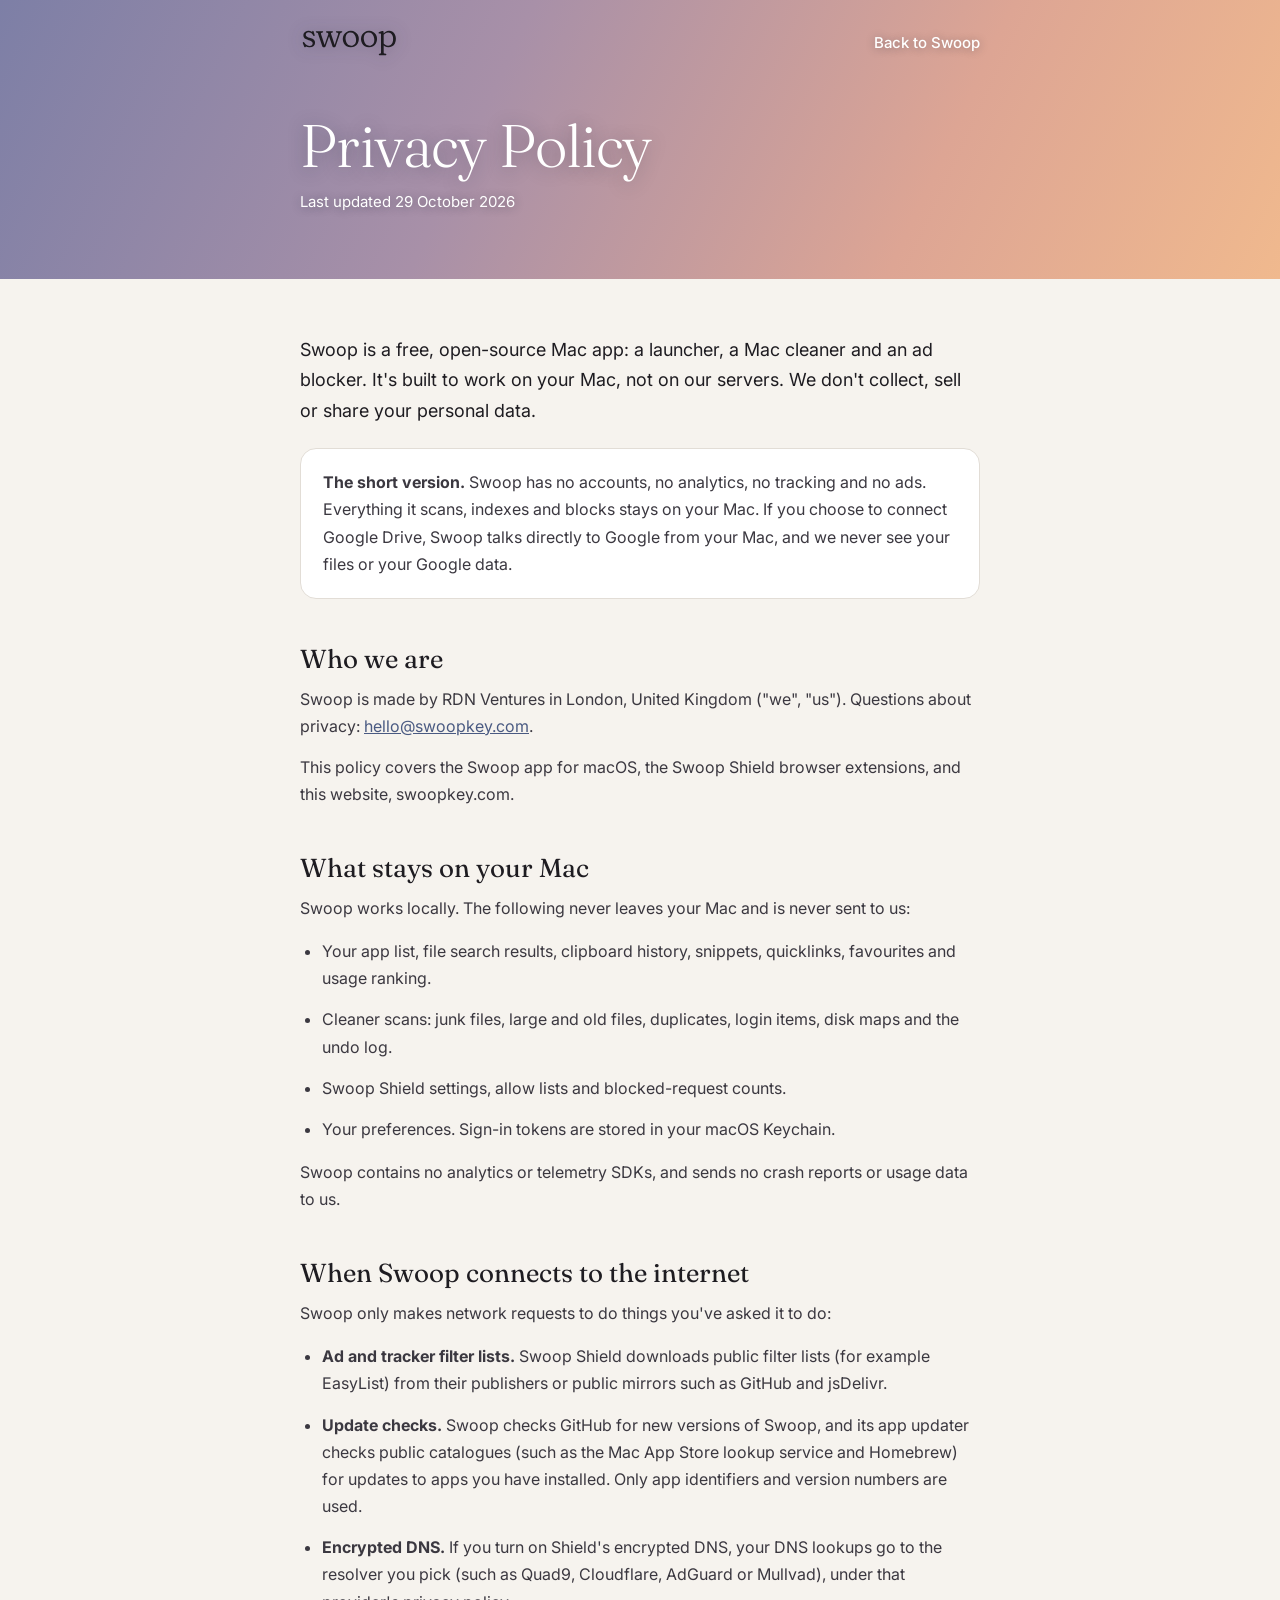
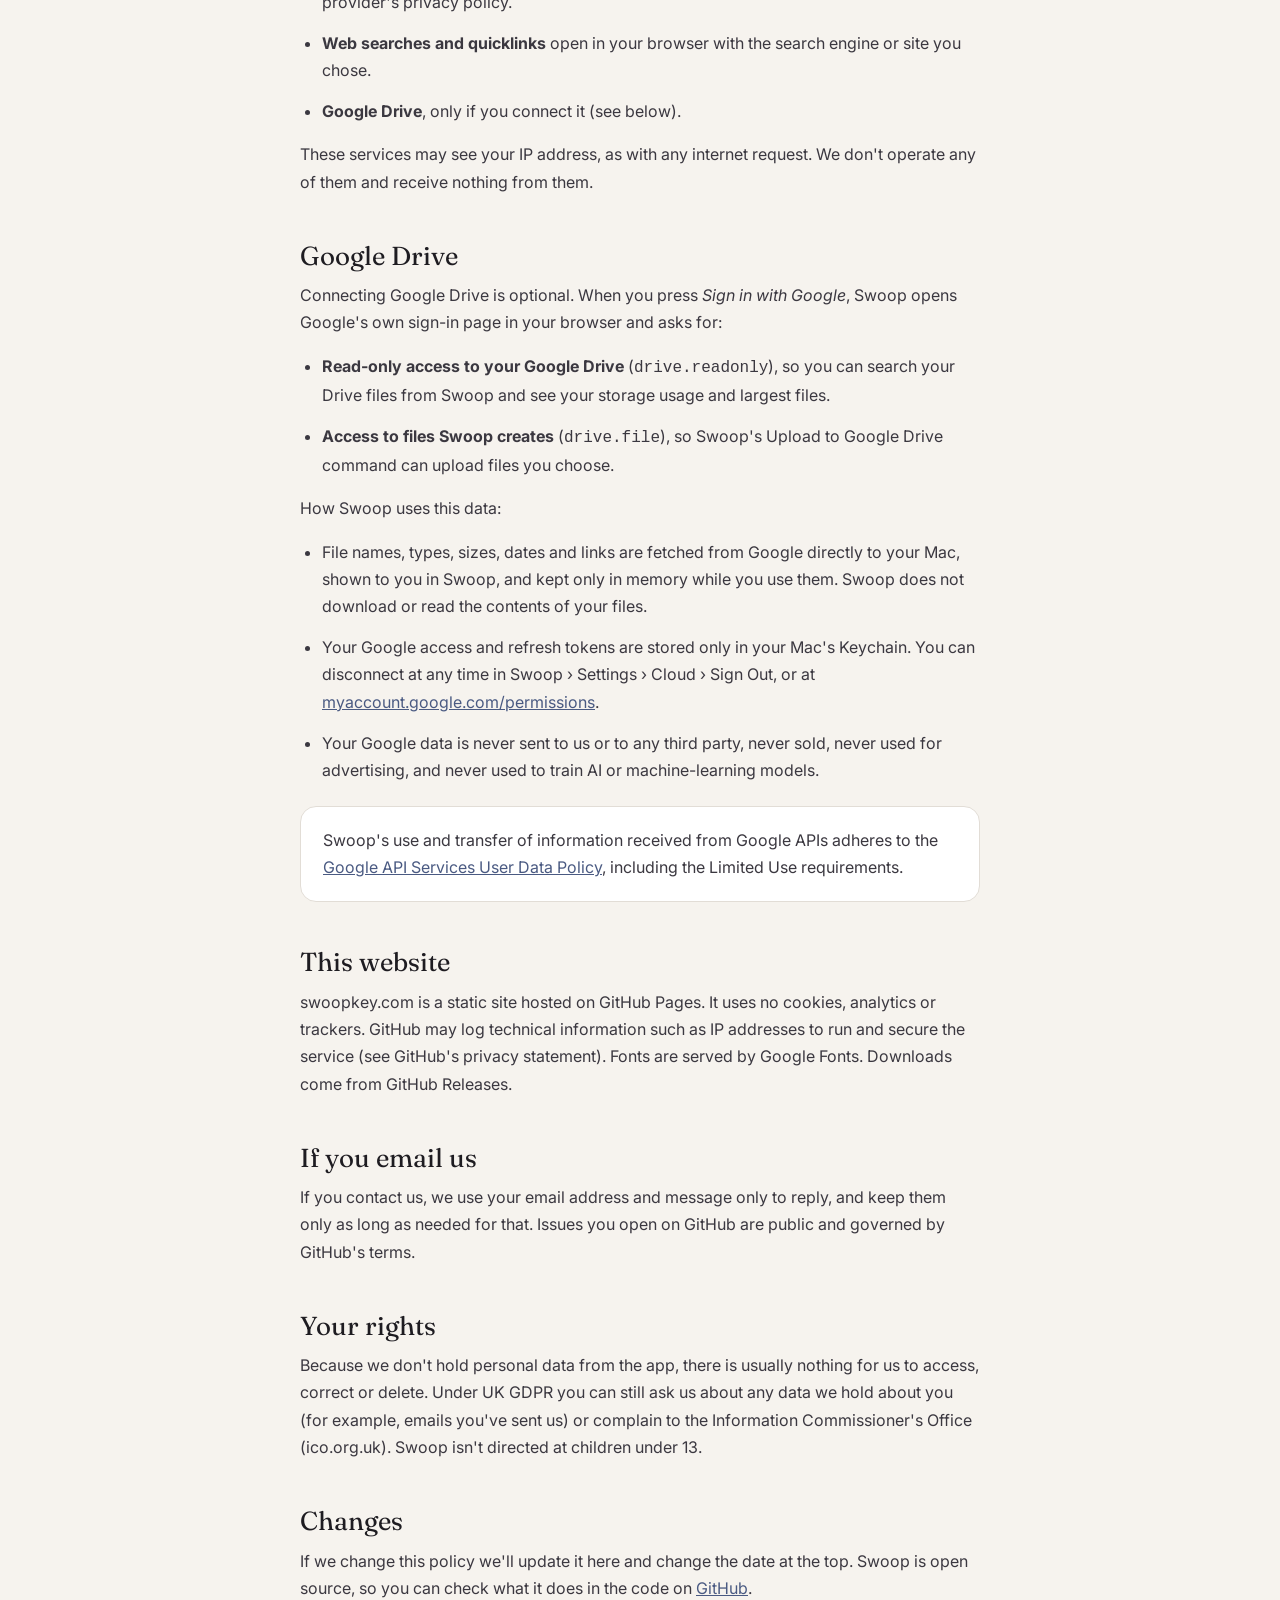
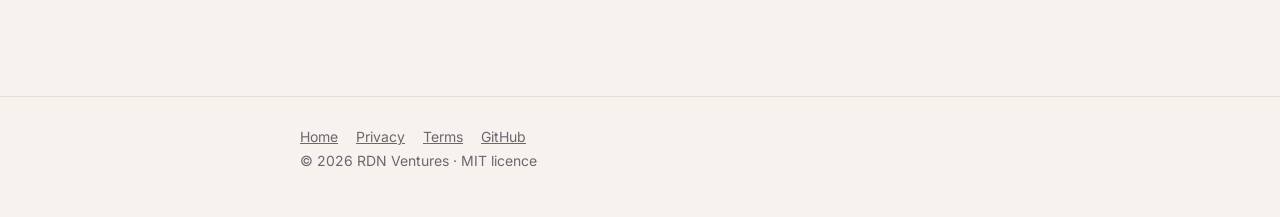
==== privacy/index.html @ 4239858b "Add privacy policy and terms of service pages" ====
<!doctype html>
<html lang="en-GB">
<head>
<meta charset="utf-8" />
<meta name="viewport" content="width=device-width, initial-scale=1" />
<title>Privacy Policy · Swoop</title>
<meta name="description" content="How Swoop handles your data. Short version: it stays on your Mac." />
<link rel="icon" type="image/svg+xml" href="/favicon.svg" />
<link rel="apple-touch-icon" sizes="180x180" href="/apple-touch-icon.png" />
<link rel="preconnect" href="https://fonts.googleapis.com" />
<link rel="preconnect" href="https://fonts.gstatic.com" crossorigin />
<link rel="stylesheet" href="https://fonts.googleapis.com/css2?family=Fraunces:ital,opsz,wght@0,9..144,300..500;1,9..144,300..500&family=Inter:wght@400;500;600&display=swap" />
<style>
:root{--ink:#1e1c21;--graphite:#3b3840;--stone:#6b6670;--cream:#f6f3ee;--haze:#e2ddd6;--dusk:#4a5a82;--sans:"Inter",-apple-system,BlinkMacSystemFont,system-ui,sans-serif;--serif:"Fraunces",Georgia,serif}
*{box-sizing:border-box}html{-webkit-text-size-adjust:100%}
body{margin:0;background:var(--cream);color:var(--graphite);font:16px/1.7 var(--sans)}
.top{background:linear-gradient(115deg,#7D7FA6 0%,#A890A8 38%,#DDA594 72%,#F0B98E 100%);padding:28px 0 64px;color:#fff}
.wrap{max-width:760px;margin:0 auto;padding:0 clamp(20px,5vw,40px)}
.top nav{display:flex;justify-content:space-between;align-items:center;margin-bottom:56px}
.top nav a{color:#fff;text-decoration:none;font-size:15px;font-weight:500;text-shadow:0 1px 8px rgba(30,34,52,.35)}
.top img{display:block;filter:drop-shadow(0 1px 8px rgba(30,34,52,.3))}
h1{font:300 clamp(40px,7vw,60px)/1.05 var(--serif);margin:0 0 12px;letter-spacing:-.01em;text-shadow:0 2px 18px rgba(30,34,52,.35)}
.top p{margin:0;font-size:15px;text-shadow:0 1px 10px rgba(30,34,52,.4)}
main{padding:56px 0 80px}
h2{font:400 26px/1.25 var(--serif);color:var(--ink);margin:44px 0 10px}
h3{font:600 16px/1.4 var(--sans);color:var(--ink);margin:24px 0 6px}
p,li{margin:0 0 14px}ul{padding-left:22px}
a{color:var(--dusk)}
.lede{font-size:18px;color:var(--ink)}
.box{background:#fff;border:1px solid var(--haze);border-radius:16px;padding:20px 22px;margin:22px 0}
.box p:last-child{margin:0}
footer{border-top:1px solid var(--haze);padding:28px 0 48px;font-size:14px;color:var(--stone)}
footer a{color:var(--stone);margin-right:18px}
</style>
</head>
<body>
<header class="top"><div class="wrap">
<nav><a href="/" aria-label="Swoop home"><img src="/swoop-wordmark-light.svg" alt="swoop" width="100" height="30" /></a><a href="/">Back to Swoop</a></nav>
<h1>Privacy Policy</h1><p>Last updated 29 October 2026</p>
</div></header>
<main><div class="wrap">
<p class="lede">Swoop is a free, open-source Mac app: a launcher, a Mac cleaner and an ad blocker. It's built to work on your Mac, not on our servers. We don't collect, sell or share your personal data.</p>
<div class="box"><p><strong>The short version.</strong> Swoop has no accounts, no analytics, no tracking and no ads. Everything it scans, indexes and blocks stays on your Mac. If you choose to connect Google Drive, Swoop talks directly to Google from your Mac, and we never see your files or your Google data.</p></div>

<h2>Who we are</h2>
<p>Swoop is made by RDN Ventures in London, United Kingdom ("we", "us"). Questions about privacy: <a href="mailto:hello@swoopkey.com">hello@swoopkey.com</a>.</p>
<p>This policy covers the Swoop app for macOS, the Swoop Shield browser extensions, and this website, swoopkey.com.</p>

<h2>What stays on your Mac</h2>
<p>Swoop works locally. The following never leaves your Mac and is never sent to us:</p>
<ul>
<li>Your app list, file search results, clipboard history, snippets, quicklinks, favourites and usage ranking.</li>
<li>Cleaner scans: junk files, large and old files, duplicates, login items, disk maps and the undo log.</li>
<li>Swoop Shield settings, allow lists and blocked-request counts.</li>
<li>Your preferences. Sign-in tokens are stored in your macOS Keychain.</li>
</ul>
<p>Swoop contains no analytics or telemetry SDKs, and sends no crash reports or usage data to us.</p>

<h2>When Swoop connects to the internet</h2>
<p>Swoop only makes network requests to do things you've asked it to do:</p>
<ul>
<li><strong>Ad and tracker filter lists.</strong> Swoop Shield downloads public filter lists (for example EasyList) from their publishers or public mirrors such as GitHub and jsDelivr.</li>
<li><strong>Update checks.</strong> Swoop checks GitHub for new versions of Swoop, and its app updater checks public catalogues (such as the Mac App Store lookup service and Homebrew) for updates to apps you have installed. Only app identifiers and version numbers are used.</li>
<li><strong>Encrypted DNS.</strong> If you turn on Shield's encrypted DNS, your DNS lookups go to the resolver you pick (such as Quad9, Cloudflare, AdGuard or Mullvad), under that provider's privacy policy.</li>
<li><strong>Web searches and quicklinks</strong> open in your browser with the search engine or site you chose.</li>
<li><strong>Google Drive</strong>, only if you connect it (see below).</li>
</ul>
<p>These services may see your IP address, as with any internet request. We don't operate any of them and receive nothing from them.</p>

<h2>Google Drive</h2>
<p>Connecting Google Drive is optional. When you press <em>Sign in with Google</em>, Swoop opens Google's own sign-in page in your browser and asks for:</p>
<ul>
<li><strong>Read-only access to your Google Drive</strong> (<code>drive.readonly</code>), so you can search your Drive files from Swoop and see your storage usage and largest files.</li>
<li><strong>Access to files Swoop creates</strong> (<code>drive.file</code>), so Swoop's Upload to Google Drive command can upload files you choose.</li>
</ul>
<p>How Swoop uses this data:</p>
<ul>
<li>File names, types, sizes, dates and links are fetched from Google directly to your Mac, shown to you in Swoop, and kept only in memory while you use them. Swoop does not download or read the contents of your files.</li>
<li>Your Google access and refresh tokens are stored only in your Mac's Keychain. You can disconnect at any time in Swoop › Settings › Cloud › Sign Out, or at <a href="https://myaccount.google.com/permissions">myaccount.google.com/permissions</a>.</li>
<li>Your Google data is never sent to us or to any third party, never sold, never used for advertising, and never used to train AI or machine-learning models.</li>
</ul>
<div class="box"><p>Swoop's use and transfer of information received from Google APIs adheres to the <a href="https://developers.google.com/terms/api-services-user-data-policy">Google API Services User Data Policy</a>, including the Limited Use requirements.</p></div>

<h2>This website</h2>
<p>swoopkey.com is a static site hosted on GitHub Pages. It uses no cookies, analytics or trackers. GitHub may log technical information such as IP addresses to run and secure the service (see GitHub's privacy statement). Fonts are served by Google Fonts. Downloads come from GitHub Releases.</p>

<h2>If you email us</h2>
<p>If you contact us, we use your email address and message only to reply, and keep them only as long as needed for that. Issues you open on GitHub are public and governed by GitHub's terms.</p>

<h2>Your rights</h2>
<p>Because we don't hold personal data from the app, there is usually nothing for us to access, correct or delete. Under UK GDPR you can still ask us about any data we hold about you (for example, emails you've sent us) or complain to the Information Commissioner's Office (ico.org.uk). Swoop isn't directed at children under 13.</p>

<h2>Changes</h2>
<p>If we change this policy we'll update it here and change the date at the top. Swoop is open source, so you can check what it does in the code on <a href="https://github.com/rubendenoronha/swoop">GitHub</a>.</p>
</div></main>
<footer><div class="wrap"><a href="/">Home</a><a href="/privacy/">Privacy</a><a href="/terms/">Terms</a><a href="https://github.com/rubendenoronha/swoop">GitHub</a><br />© 2026 RDN Ventures · MIT licence</div></footer>
</body></html>
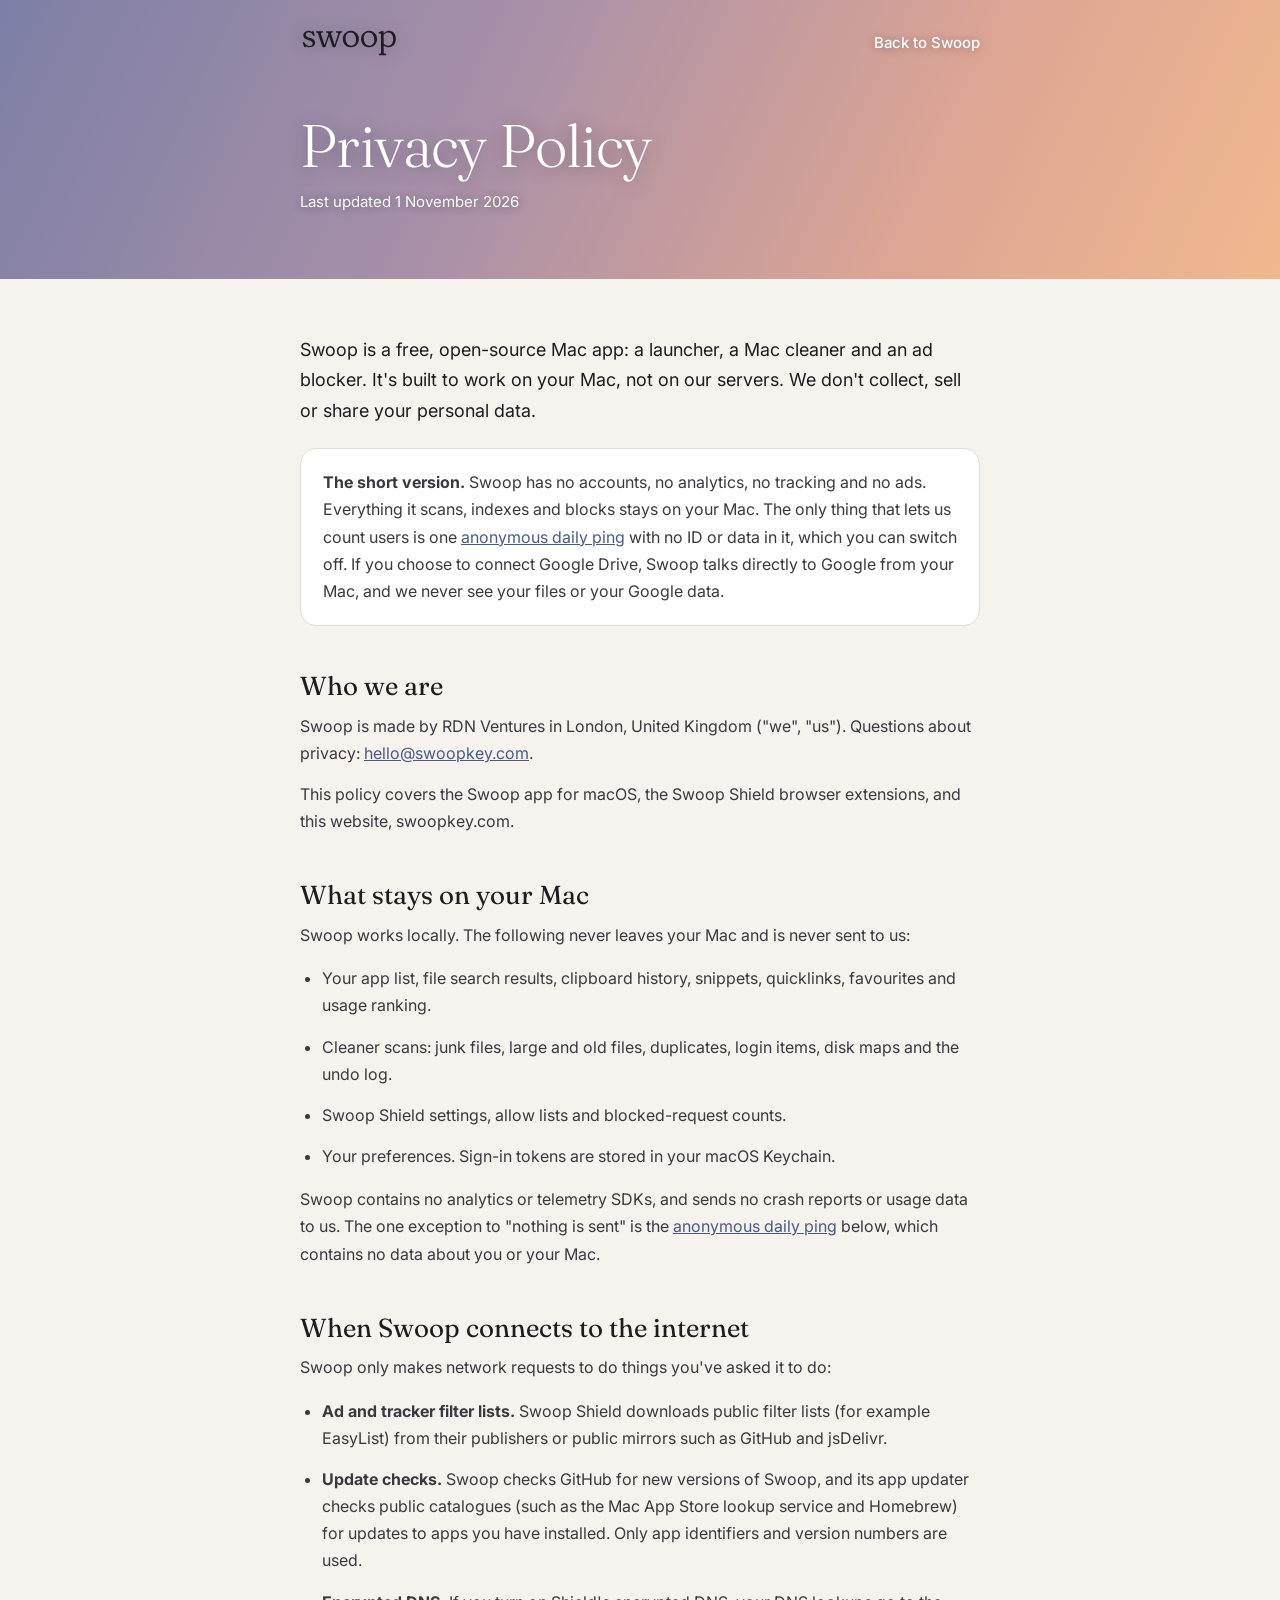
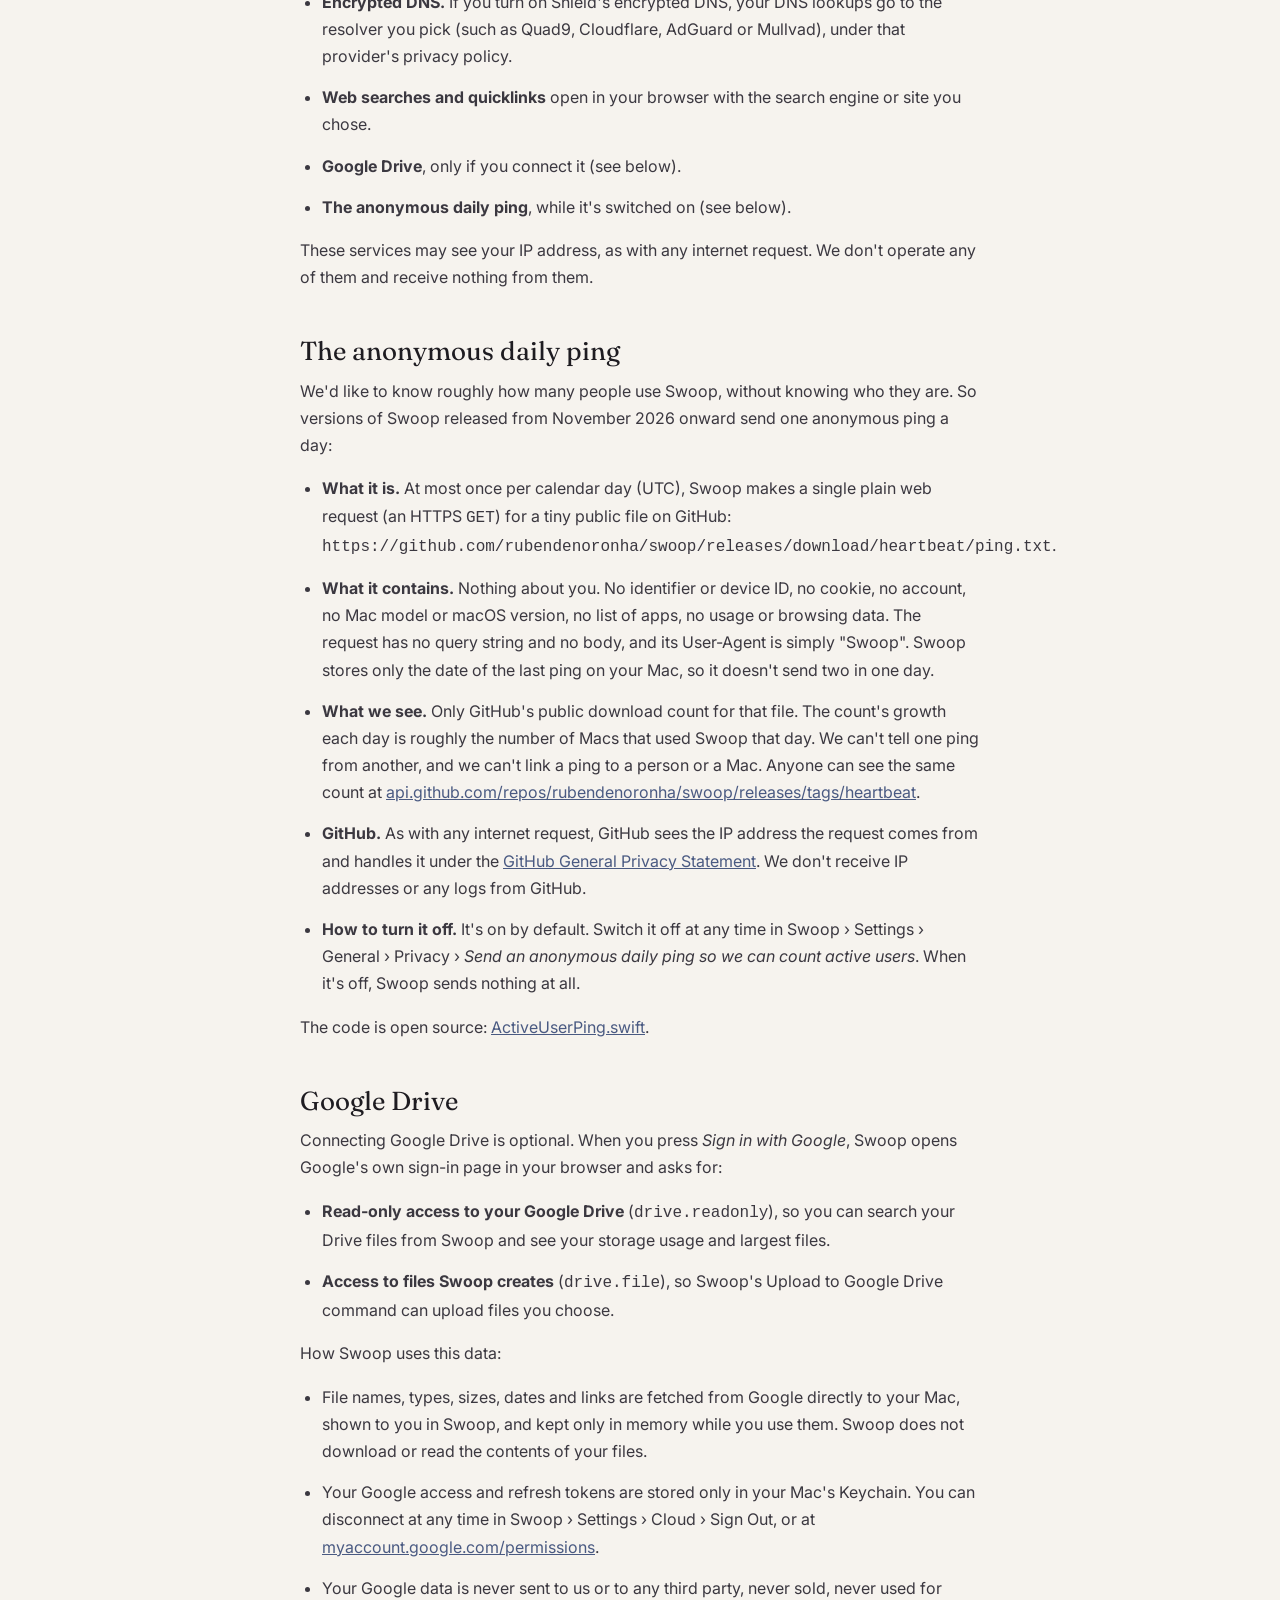
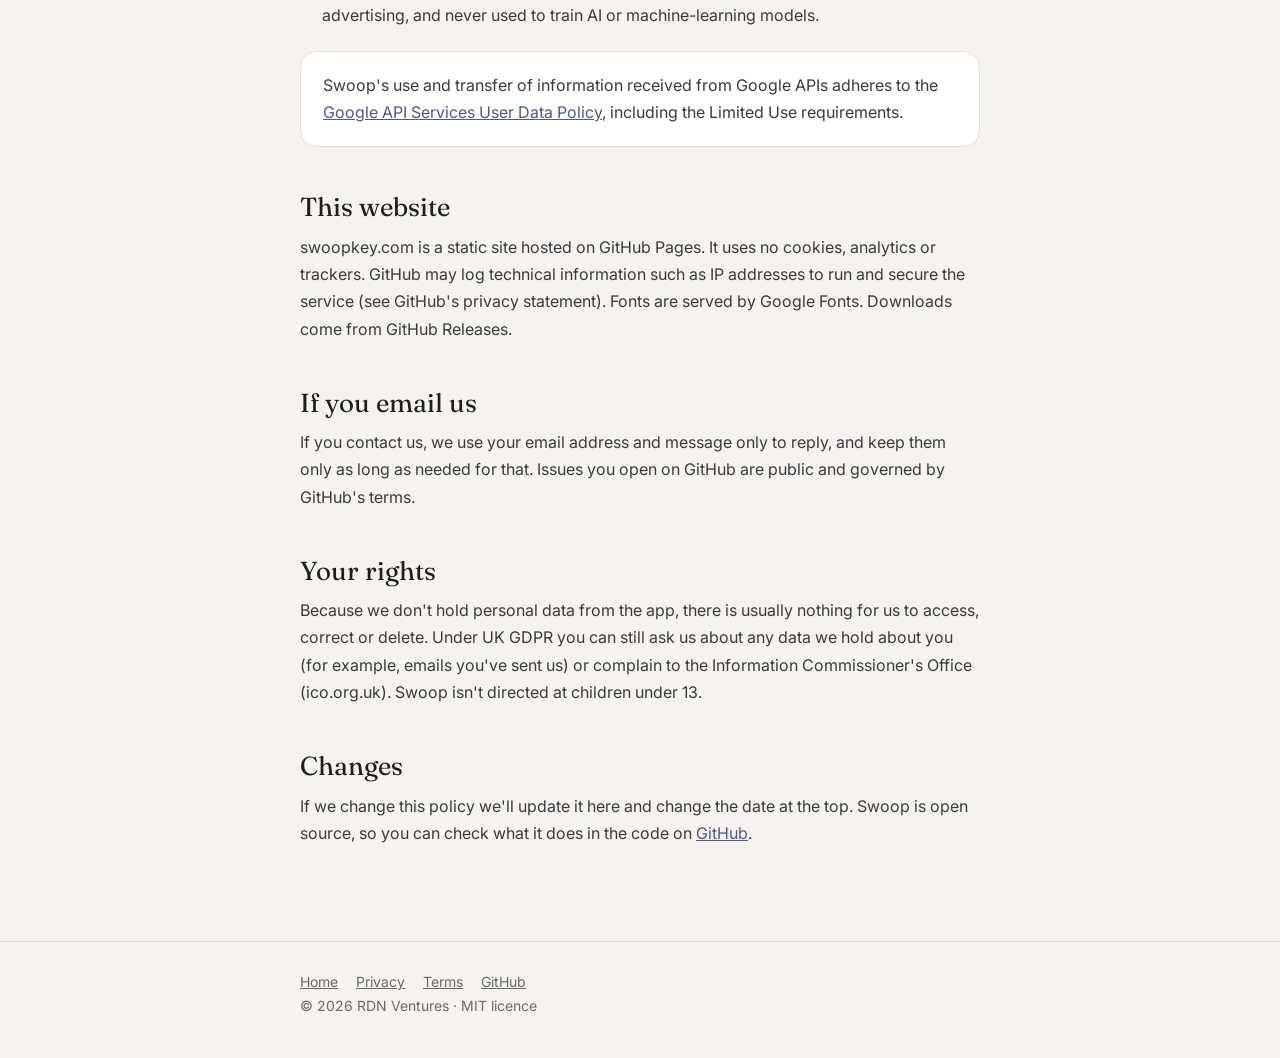
==== commit 241440de: "Privacy policy: describe the anonymous daily ping and how to turn it off" ====
--- a/privacy/index.html
+++ b/privacy/index.html
@@ -36,11 +36,11 @@
 <body>
 <header class="top"><div class="wrap">
 <nav><a href="/" aria-label="Swoop home"><img src="/swoop-wordmark-light.svg" alt="swoop" width="100" height="30" /></a><a href="/">Back to Swoop</a></nav>
-<h1>Privacy Policy</h1><p>Last updated 29 October 2026</p>
+<h1>Privacy Policy</h1><p>Last updated 1 November 2026</p>
 </div></header>
 <main><div class="wrap">
 <p class="lede">Swoop is a free, open-source Mac app: a launcher, a Mac cleaner and an ad blocker. It's built to work on your Mac, not on our servers. We don't collect, sell or share your personal data.</p>
-<div class="box"><p><strong>The short version.</strong> Swoop has no accounts, no analytics, no tracking and no ads. Everything it scans, indexes and blocks stays on your Mac. If you choose to connect Google Drive, Swoop talks directly to Google from your Mac, and we never see your files or your Google data.</p></div>
+<div class="box"><p><strong>The short version.</strong> Swoop has no accounts, no analytics, no tracking and no ads. Everything it scans, indexes and blocks stays on your Mac. The only thing that lets us count users is one <a href="#daily-ping">anonymous daily ping</a> with no ID or data in it, which you can switch off. If you choose to connect Google Drive, Swoop talks directly to Google from your Mac, and we never see your files or your Google data.</p></div>
 
 <h2>Who we are</h2>
 <p>Swoop is made by RDN Ventures in London, United Kingdom ("we", "us"). Questions about privacy: <a href="mailto:hello@swoopkey.com">hello@swoopkey.com</a>.</p>
@@ -54,7 +54,7 @@
 <li>Swoop Shield settings, allow lists and blocked-request counts.</li>
 <li>Your preferences. Sign-in tokens are stored in your macOS Keychain.</li>
 </ul>
-<p>Swoop contains no analytics or telemetry SDKs, and sends no crash reports or usage data to us.</p>
+<p>Swoop contains no analytics or telemetry SDKs, and sends no crash reports or usage data to us. The one exception to "nothing is sent" is the <a href="#daily-ping">anonymous daily ping</a> below, which contains no data about you or your Mac.</p>
 
 <h2>When Swoop connects to the internet</h2>
 <p>Swoop only makes network requests to do things you've asked it to do:</p>
@@ -64,8 +64,20 @@
 <li><strong>Encrypted DNS.</strong> If you turn on Shield's encrypted DNS, your DNS lookups go to the resolver you pick (such as Quad9, Cloudflare, AdGuard or Mullvad), under that provider's privacy policy.</li>
 <li><strong>Web searches and quicklinks</strong> open in your browser with the search engine or site you chose.</li>
 <li><strong>Google Drive</strong>, only if you connect it (see below).</li>
+<li><strong>The anonymous daily ping</strong>, while it's switched on (see below).</li>
 </ul>
 <p>These services may see your IP address, as with any internet request. We don't operate any of them and receive nothing from them.</p>
+
+<h2 id="daily-ping">The anonymous daily ping</h2>
+<p>We'd like to know roughly how many people use Swoop, without knowing who they are. So versions of Swoop released from November 2026 onward send one anonymous ping a day:</p>
+<ul>
+<li><strong>What it is.</strong> At most once per calendar day (UTC), Swoop makes a single plain web request (an HTTPS <code>GET</code>) for a tiny public file on GitHub: <code>https://github.com/rubendenoronha/swoop/releases/download/heartbeat/ping.txt</code>.</li>
+<li><strong>What it contains.</strong> Nothing about you. No identifier or device ID, no cookie, no account, no Mac model or macOS version, no list of apps, no usage or browsing data. The request has no query string and no body, and its User-Agent is simply "Swoop". Swoop stores only the date of the last ping on your Mac, so it doesn't send two in one day.</li>
+<li><strong>What we see.</strong> Only GitHub's public download count for that file. The count's growth each day is roughly the number of Macs that used Swoop that day. We can't tell one ping from another, and we can't link a ping to a person or a Mac. Anyone can see the same count at <a href="https://api.github.com/repos/rubendenoronha/swoop/releases/tags/heartbeat">api.github.com/repos/rubendenoronha/swoop/releases/tags/heartbeat</a>.</li>
+<li><strong>GitHub.</strong> As with any internet request, GitHub sees the IP address the request comes from and handles it under the <a href="https://docs.github.com/en/site-policy/privacy-policies/github-general-privacy-statement">GitHub General Privacy Statement</a>. We don't receive IP addresses or any logs from GitHub.</li>
+<li><strong>How to turn it off.</strong> It's on by default. Switch it off at any time in Swoop › Settings › General › Privacy › <em>Send an anonymous daily ping so we can count active users</em>. When it's off, Swoop sends nothing at all.</li>
+</ul>
+<p>The code is open source: <a href="https://github.com/rubendenoronha/swoop/blob/3b1bac47d87050fd6f1c38d8b94aa64d8657c9ef/Sources/SwoopCore/ActiveUserPing.swift">ActiveUserPing.swift</a>.</p>
 
 <h2>Google Drive</h2>
 <p>Connecting Google Drive is optional. When you press <em>Sign in with Google</em>, Swoop opens Google's own sign-in page in your browser and asks for:</p>
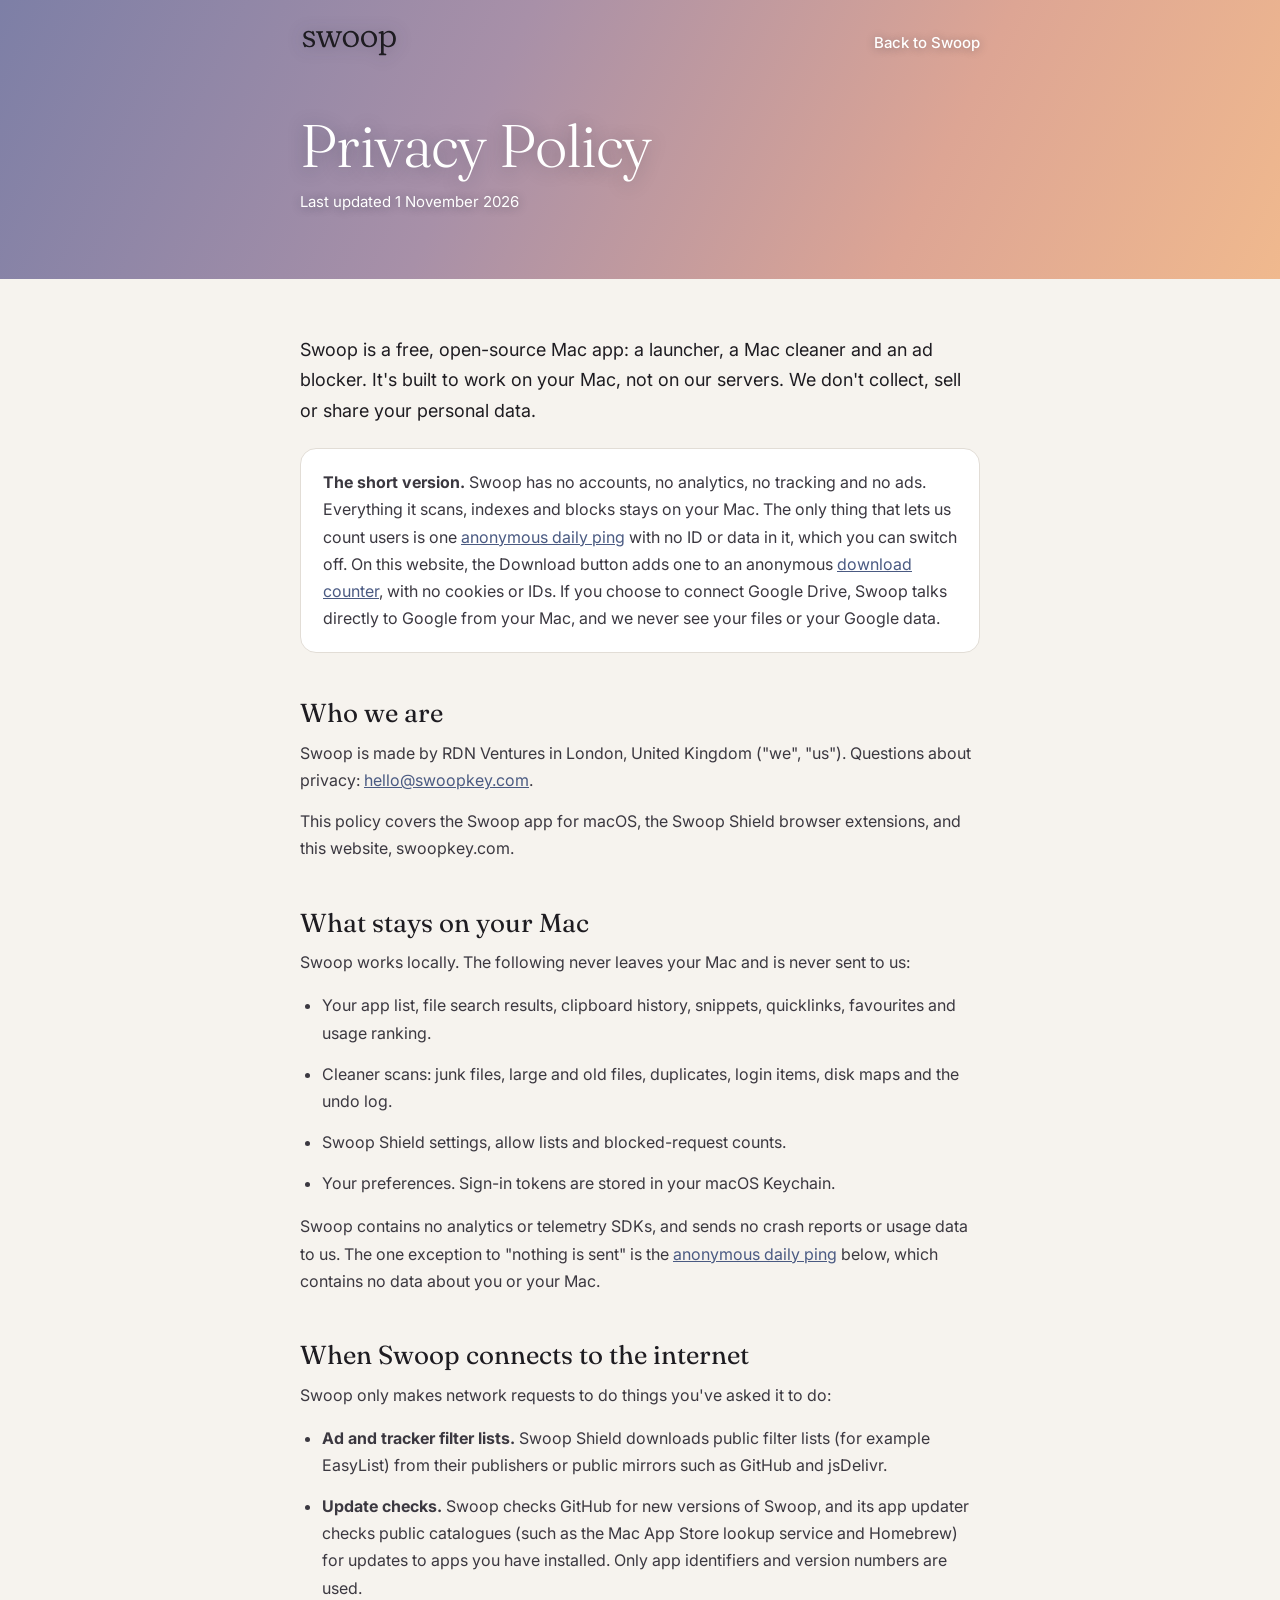
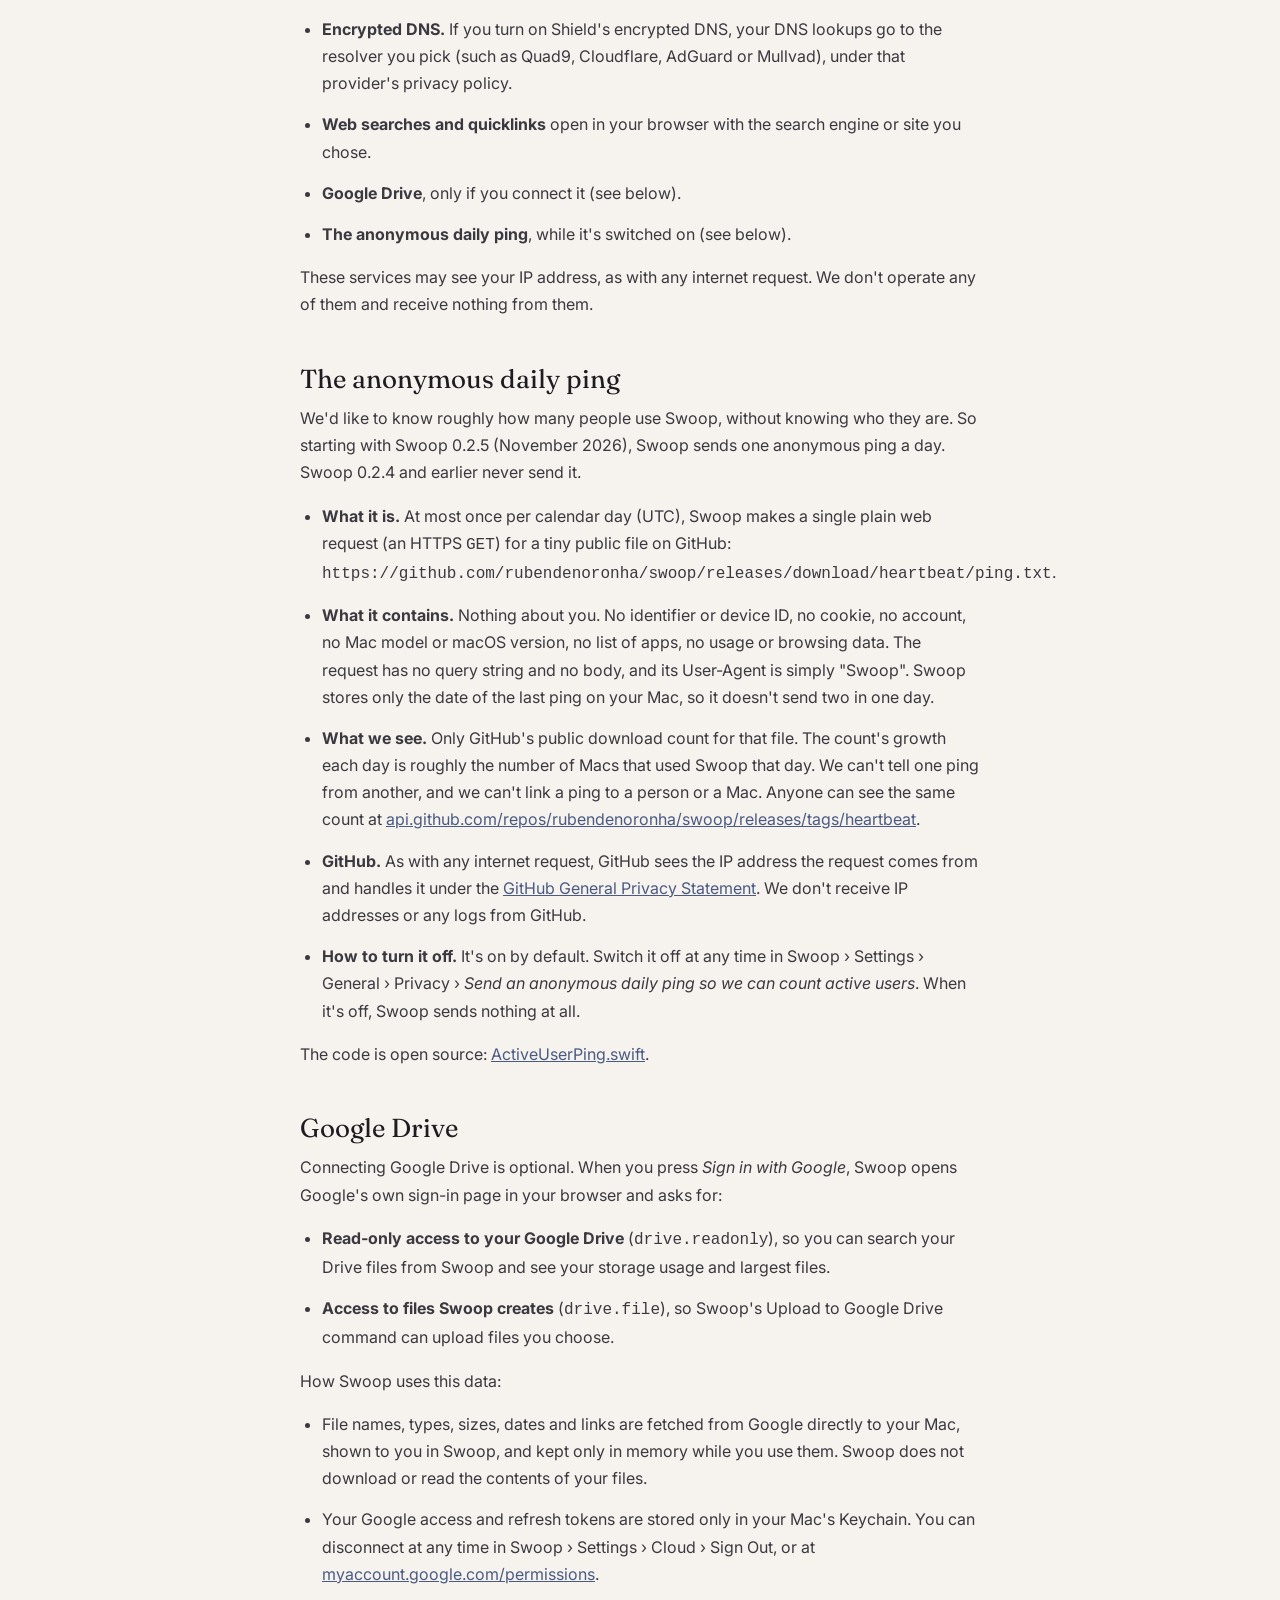
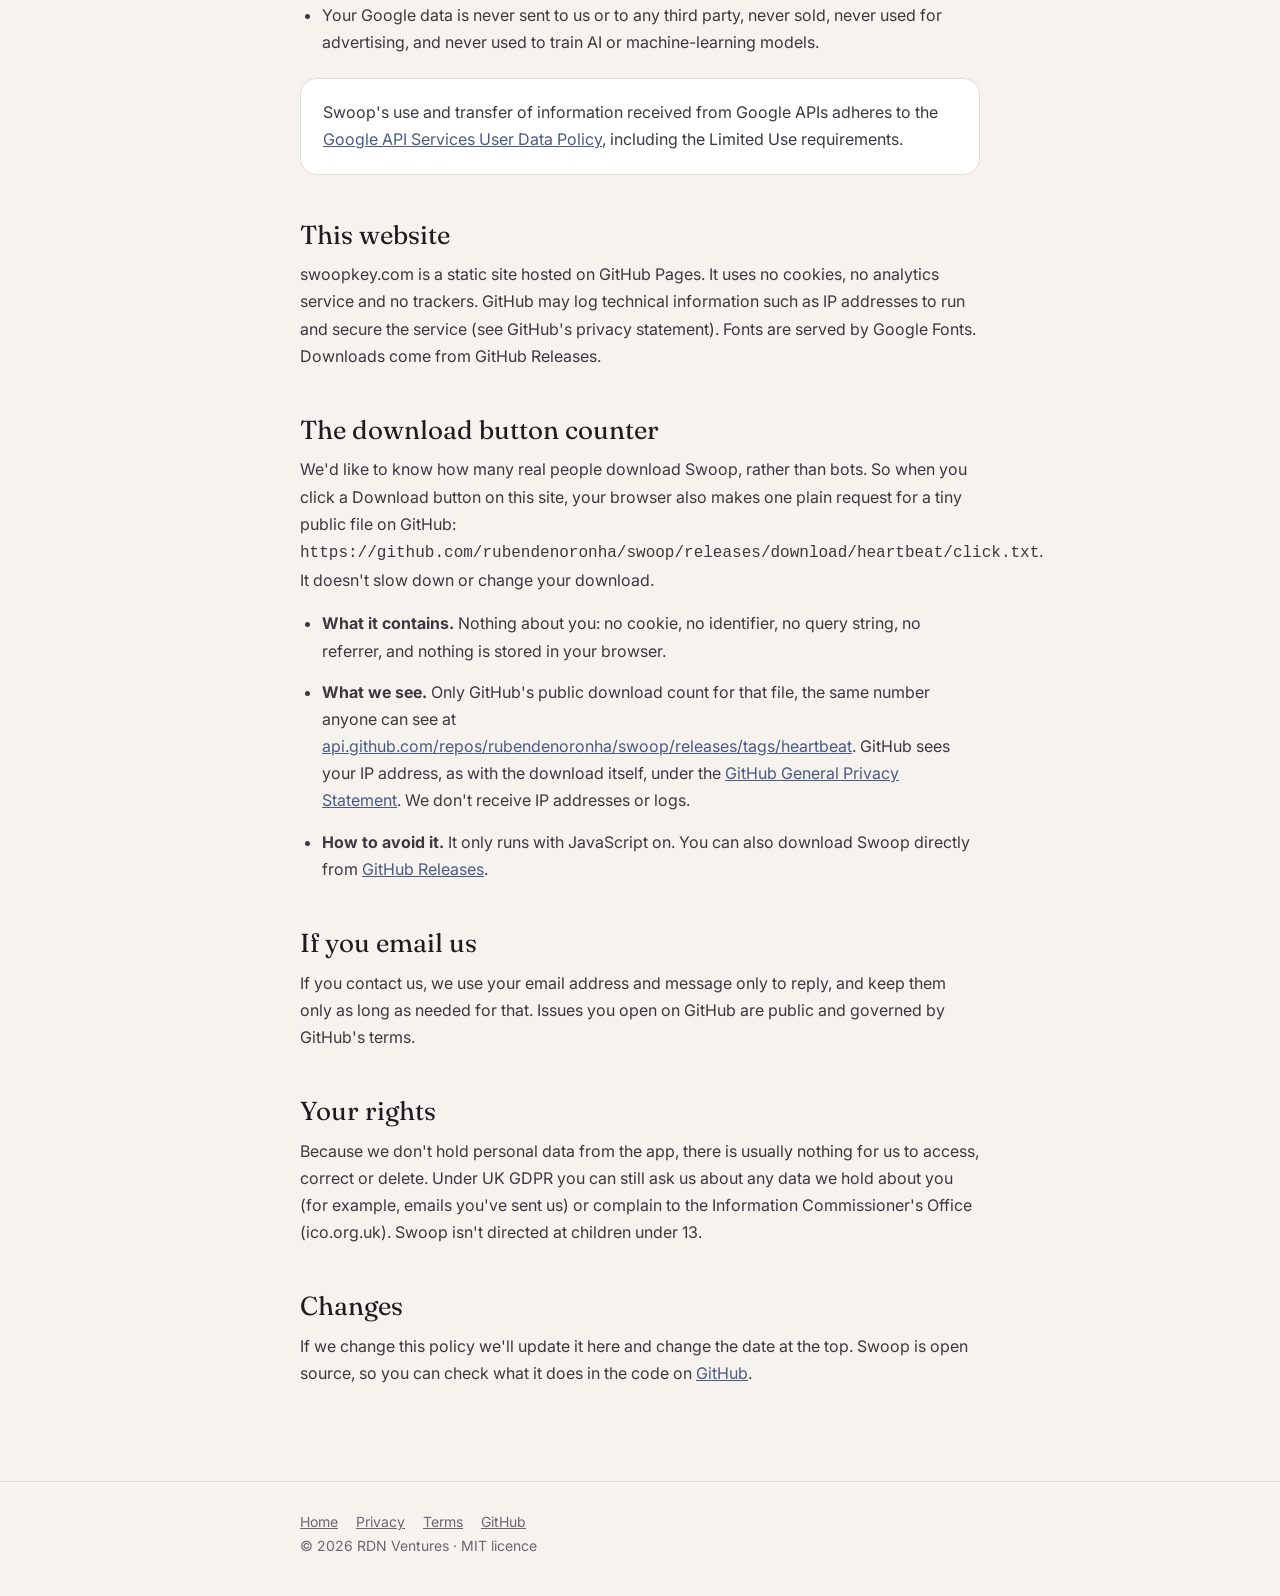
==== commit 066f5e40: "Site: honest privacy copy for the anonymous daily ping, notarised install FAQ, cookieless download-b" ====
--- a/privacy/index.html
+++ b/privacy/index.html
@@ -40,7 +40,7 @@
 </div></header>
 <main><div class="wrap">
 <p class="lede">Swoop is a free, open-source Mac app: a launcher, a Mac cleaner and an ad blocker. It's built to work on your Mac, not on our servers. We don't collect, sell or share your personal data.</p>
-<div class="box"><p><strong>The short version.</strong> Swoop has no accounts, no analytics, no tracking and no ads. Everything it scans, indexes and blocks stays on your Mac. The only thing that lets us count users is one <a href="#daily-ping">anonymous daily ping</a> with no ID or data in it, which you can switch off. If you choose to connect Google Drive, Swoop talks directly to Google from your Mac, and we never see your files or your Google data.</p></div>
+<div class="box"><p><strong>The short version.</strong> Swoop has no accounts, no analytics, no tracking and no ads. Everything it scans, indexes and blocks stays on your Mac. The only thing that lets us count users is one <a href="#daily-ping">anonymous daily ping</a> with no ID or data in it, which you can switch off. On this website, the Download button adds one to an anonymous <a href="#download-counter">download counter</a>, with no cookies or IDs. If you choose to connect Google Drive, Swoop talks directly to Google from your Mac, and we never see your files or your Google data.</p></div>
 
 <h2>Who we are</h2>
 <p>Swoop is made by RDN Ventures in London, United Kingdom ("we", "us"). Questions about privacy: <a href="mailto:hello@swoopkey.com">hello@swoopkey.com</a>.</p>
@@ -69,7 +69,7 @@
 <p>These services may see your IP address, as with any internet request. We don't operate any of them and receive nothing from them.</p>
 
 <h2 id="daily-ping">The anonymous daily ping</h2>
-<p>We'd like to know roughly how many people use Swoop, without knowing who they are. So versions of Swoop released from November 2026 onward send one anonymous ping a day:</p>
+<p>We'd like to know roughly how many people use Swoop, without knowing who they are. So starting with Swoop 0.2.5 (November 2026), Swoop sends one anonymous ping a day. Swoop 0.2.4 and earlier never send it.</p>
 <ul>
 <li><strong>What it is.</strong> At most once per calendar day (UTC), Swoop makes a single plain web request (an HTTPS <code>GET</code>) for a tiny public file on GitHub: <code>https://github.com/rubendenoronha/swoop/releases/download/heartbeat/ping.txt</code>.</li>
 <li><strong>What it contains.</strong> Nothing about you. No identifier or device ID, no cookie, no account, no Mac model or macOS version, no list of apps, no usage or browsing data. The request has no query string and no body, and its User-Agent is simply "Swoop". Swoop stores only the date of the last ping on your Mac, so it doesn't send two in one day.</li>
@@ -94,7 +94,15 @@
 <div class="box"><p>Swoop's use and transfer of information received from Google APIs adheres to the <a href="https://developers.google.com/terms/api-services-user-data-policy">Google API Services User Data Policy</a>, including the Limited Use requirements.</p></div>
 
 <h2>This website</h2>
-<p>swoopkey.com is a static site hosted on GitHub Pages. It uses no cookies, analytics or trackers. GitHub may log technical information such as IP addresses to run and secure the service (see GitHub's privacy statement). Fonts are served by Google Fonts. Downloads come from GitHub Releases.</p>
+<p>swoopkey.com is a static site hosted on GitHub Pages. It uses no cookies, no analytics service and no trackers. GitHub may log technical information such as IP addresses to run and secure the service (see GitHub's privacy statement). Fonts are served by Google Fonts. Downloads come from GitHub Releases.</p>
+
+<h2 id="download-counter">The download button counter</h2>
+<p>We'd like to know how many real people download Swoop, rather than bots. So when you click a Download button on this site, your browser also makes one plain request for a tiny public file on GitHub: <code>https://github.com/rubendenoronha/swoop/releases/download/heartbeat/click.txt</code>. It doesn't slow down or change your download.</p>
+<ul>
+<li><strong>What it contains.</strong> Nothing about you: no cookie, no identifier, no query string, no referrer, and nothing is stored in your browser.</li>
+<li><strong>What we see.</strong> Only GitHub's public download count for that file, the same number anyone can see at <a href="https://api.github.com/repos/rubendenoronha/swoop/releases/tags/heartbeat">api.github.com/repos/rubendenoronha/swoop/releases/tags/heartbeat</a>. GitHub sees your IP address, as with the download itself, under the <a href="https://docs.github.com/en/site-policy/privacy-policies/github-general-privacy-statement">GitHub General Privacy Statement</a>. We don't receive IP addresses or logs.</li>
+<li><strong>How to avoid it.</strong> It only runs with JavaScript on. You can also download Swoop directly from <a href="https://github.com/rubendenoronha/swoop/releases/latest">GitHub Releases</a>.</li>
+</ul>
 
 <h2>If you email us</h2>
 <p>If you contact us, we use your email address and message only to reply, and keep them only as long as needed for that. Issues you open on GitHub are public and governed by GitHub's terms.</p>
